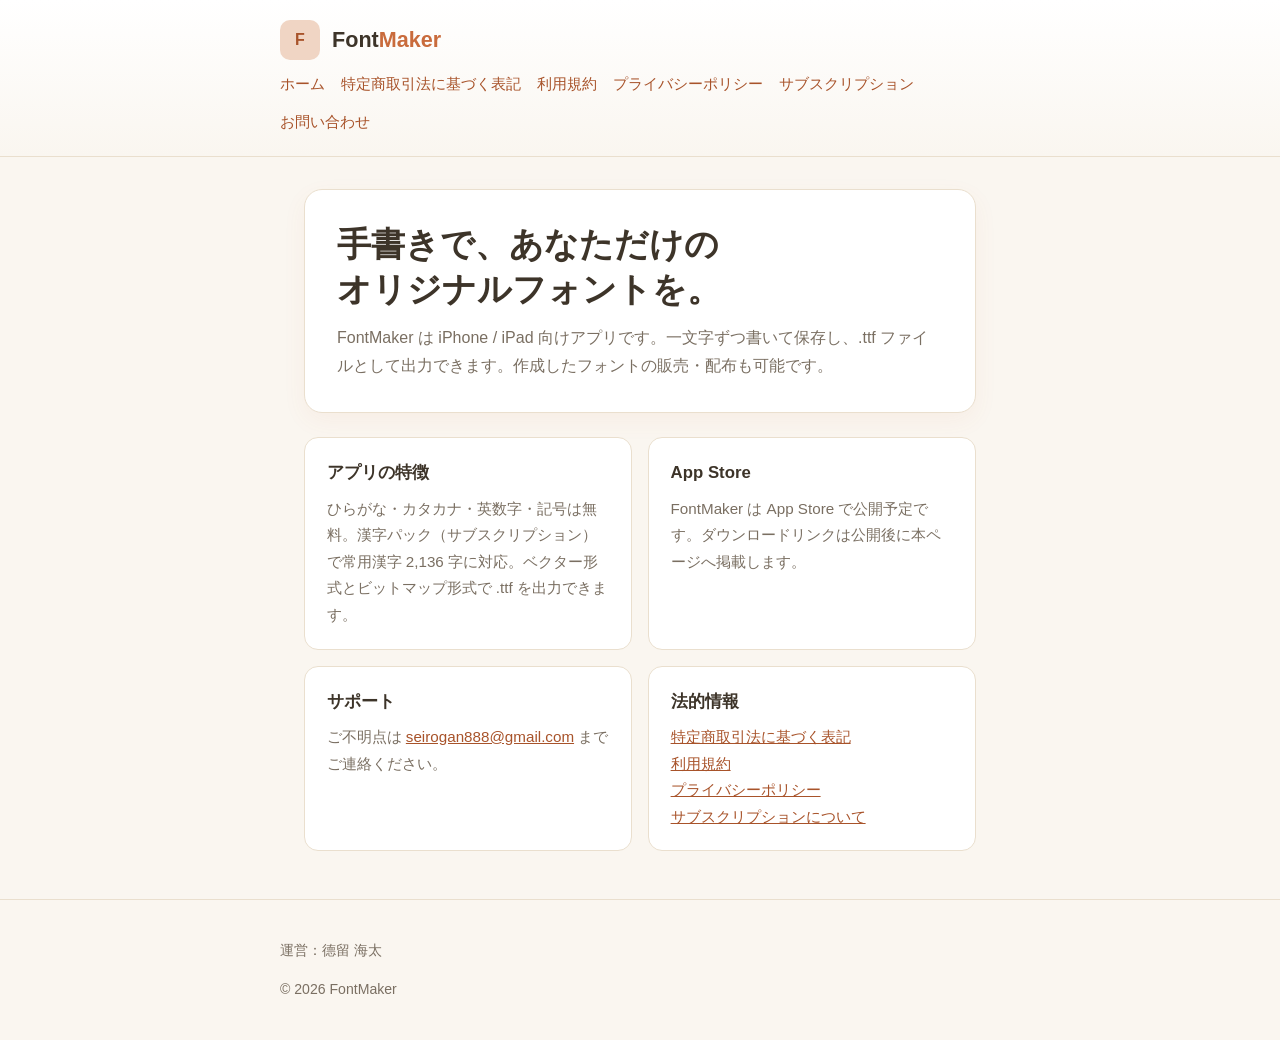
==== docs/index.html @ 50891405 "Expand website legal pages to match in-app documents. Sync terms and privacy with LegalDocuments.swi" ====
<!DOCTYPE html>
<html lang="ja">
<head>
  <meta charset="UTF-8">
  <meta name="viewport" content="width=device-width, initial-scale=1.0">
  <title>FontMaker — 手書きでオリジナルフォントを作る</title>
  <meta name="description" content="FontMaker は、手書きした文字からあなただけの .ttf フォントを作成できる iOS アプリです。">
  <link rel="stylesheet" href="css/style.css">
</head>
<body>
  <header>
    <div class="inner">
      <a class="brand" href="index.html">
        <div class="brand-mark">F</div>
        <div class="brand-title">Font<span>Maker</span></div>
      </a>
      <nav>
        <a href="index.html">ホーム</a>
        <a href="legal/tokushoho.html">特定商取引法に基づく表記</a>
        <a href="legal/terms.html">利用規約</a>
        <a href="legal/privacy.html">プライバシーポリシー</a>
        <a href="legal/subscription.html">サブスクリプション</a>
        <a href="mailto:seirogan888@gmail.com">お問い合わせ</a>
      </nav>
    </div>
  </header>

  <main>
    <section class="hero">
      <h1>手書きで、あなただけの<br>オリジナルフォントを。</h1>
      <p>FontMaker は iPhone / iPad 向けアプリです。一文字ずつ書いて保存し、.ttf ファイルとして出力できます。作成したフォントの販売・配布も可能です。</p>
    </section>

    <section class="card-grid">
      <article class="card">
        <h2>アプリの特徴</h2>
        <p>ひらがな・カタカナ・英数字・記号は無料。漢字パック（サブスクリプション）で常用漢字 2,136 字に対応。ベクター形式とビットマップ形式で .ttf を出力できます。</p>
      </article>
      <article class="card">
        <h2>App Store</h2>
        <p>FontMaker は App Store で公開予定です。ダウンロードリンクは公開後に本ページへ掲載します。</p>
      </article>
      <article class="card">
        <h2>サポート</h2>
        <p>ご不明点は <a href="mailto:seirogan888@gmail.com">seirogan888@gmail.com</a> までご連絡ください。</p>
      </article>
      <article class="card">
        <h2>法的情報</h2>
        <p>
          <a href="legal/tokushoho.html">特定商取引法に基づく表記</a><br>
          <a href="legal/terms.html">利用規約</a><br>
          <a href="legal/privacy.html">プライバシーポリシー</a><br>
          <a href="legal/subscription.html">サブスクリプションについて</a>
        </p>
      </article>
    </section>
  </main>

  <footer>
    <div class="inner">
      <p>運営：德留 海太</p>
      <p>© 2026 FontMaker</p>
    </div>
  </footer>
</body>
</html>
---- docs/css/style.css ----
:root {
  --bg: #faf6f0;
  --card: #ffffff;
  --text: #3d3429;
  --muted: #7a6f62;
  --accent: #c96b3c;
  --accent-deep: #a8532a;
  --accent-soft: #f0d5c4;
  --border: #eadfce;
  --max: 720px;
}

* {
  box-sizing: border-box;
}

body {
  margin: 0;
  font-family: "Hiragino Sans", "Hiragino Kaku Gothic ProN", "Noto Sans JP", sans-serif;
  background: var(--bg);
  color: var(--text);
  line-height: 1.75;
}

a {
  color: var(--accent-deep);
}

header {
  background: linear-gradient(180deg, #fff 0%, var(--bg) 100%);
  border-bottom: 1px solid var(--border);
  padding: 1.25rem 1.5rem;
}

header .inner,
main,
footer .inner {
  max-width: var(--max);
  margin: 0 auto;
}

.brand {
  display: flex;
  align-items: center;
  gap: 0.75rem;
  text-decoration: none;
  color: inherit;
}

.brand-mark {
  width: 40px;
  height: 40px;
  border-radius: 10px;
  background: var(--accent-soft);
  display: grid;
  place-items: center;
  font-weight: 700;
  color: var(--accent-deep);
}

.brand-title {
  font-size: 1.35rem;
  font-weight: 700;
}

.brand-title span {
  color: var(--accent);
}

nav {
  margin-top: 0.75rem;
  display: flex;
  flex-wrap: wrap;
  gap: 0.75rem 1rem;
  font-size: 0.92rem;
}

nav a {
  text-decoration: none;
}

main {
  padding: 2rem 1.5rem 3rem;
}

.hero {
  background: var(--card);
  border: 1px solid var(--border);
  border-radius: 18px;
  padding: 2rem;
  box-shadow: 0 8px 24px rgba(201, 107, 60, 0.06);
}

.hero h1 {
  margin: 0 0 0.75rem;
  font-size: clamp(1.6rem, 4vw, 2.1rem);
  line-height: 1.35;
}

.hero p {
  margin: 0;
  color: var(--muted);
}

.card-grid {
  display: grid;
  gap: 1rem;
  margin-top: 1.5rem;
}

.card {
  background: var(--card);
  border: 1px solid var(--border);
  border-radius: 14px;
  padding: 1.25rem 1.35rem;
}

.card h2 {
  margin: 0 0 0.5rem;
  font-size: 1.05rem;
}

.card p {
  margin: 0;
  color: var(--muted);
  font-size: 0.95rem;
}

.legal-page h1 {
  margin-top: 0;
  font-size: 1.6rem;
}

.legal-page h2 {
  margin-top: 2rem;
  font-size: 1.05rem;
}

.legal-page p,
.legal-page li {
  color: var(--text);
}

.legal-page ul,
.legal-page ol {
  padding-left: 1.2rem;
}

.meta {
  color: var(--muted);
  font-size: 0.9rem;
}

table.legal-table {
  width: 100%;
  border-collapse: collapse;
  background: var(--card);
  border: 1px solid var(--border);
  border-radius: 12px;
  overflow: hidden;
}

table.legal-table th,
table.legal-table td {
  padding: 0.85rem 1rem;
  border-bottom: 1px solid var(--border);
  vertical-align: top;
  text-align: left;
}

table.legal-table th {
  width: 34%;
  background: #fff8f2;
  font-weight: 600;
}

footer {
  border-top: 1px solid var(--border);
  padding: 1.5rem;
  color: var(--muted);
  font-size: 0.88rem;
}

@media (min-width: 640px) {
  .card-grid {
    grid-template-columns: 1fr 1fr;
  }
}
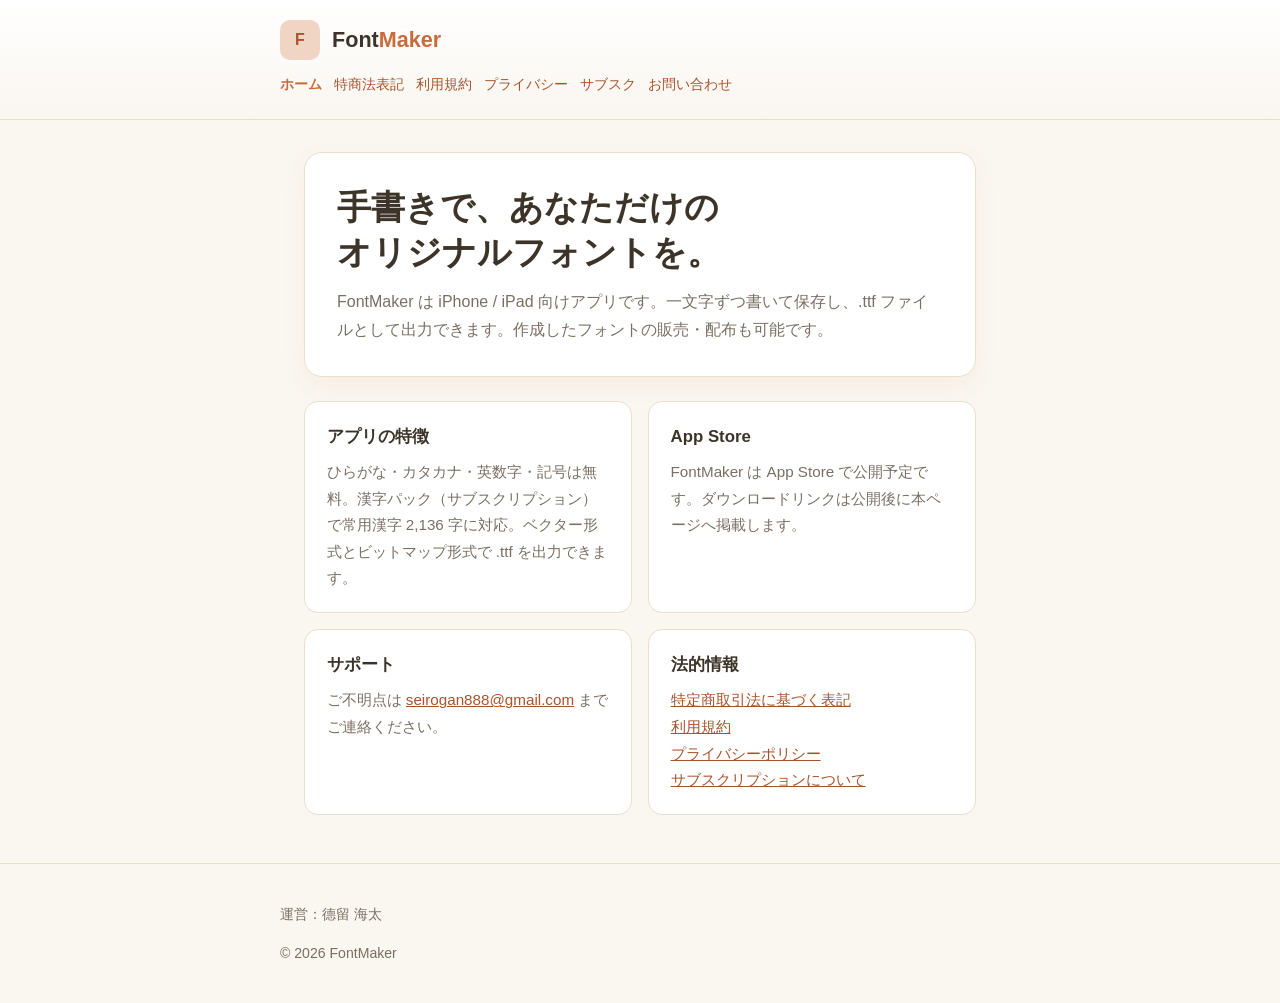
==== commit 6babe92b: "Fix inconsistent site navigation across legal pages. Use shared JS nav on all pages with shorter lab" ====
--- a/docs/index.html
+++ b/docs/index.html
@@ -14,14 +14,7 @@
         <div class="brand-mark">F</div>
         <div class="brand-title">Font<span>Maker</span></div>
       </a>
-      <nav>
-        <a href="index.html">ホーム</a>
-        <a href="legal/tokushoho.html">特定商取引法に基づく表記</a>
-        <a href="legal/terms.html">利用規約</a>
-        <a href="legal/privacy.html">プライバシーポリシー</a>
-        <a href="legal/subscription.html">サブスクリプション</a>
-        <a href="mailto:seirogan888@gmail.com">お問い合わせ</a>
-      </nav>
+      <nav class="site-nav" data-site-nav="root" aria-label="サイト内メニュー"></nav>
     </div>
   </header>
 
@@ -62,5 +55,6 @@
       <p>© 2026 FontMaker</p>
     </div>
   </footer>
+  <script src="js/site.js"></script>
 </body>
 </html>
--- a/docs/css/style.css
+++ b/docs/css/style.css
@@ -67,6 +67,28 @@
   color: var(--accent);
 }
 
+nav.site-nav {
+  margin-top: 0.75rem;
+  display: flex;
+  flex-wrap: wrap;
+  gap: 0.5rem 0.75rem;
+  font-size: 0.88rem;
+  overflow-x: auto;
+  -webkit-overflow-scrolling: touch;
+  padding-bottom: 0.15rem;
+}
+
+nav.site-nav a {
+  text-decoration: none;
+  white-space: nowrap;
+  flex-shrink: 0;
+}
+
+nav.site-nav a.is-active {
+  color: var(--accent);
+  font-weight: 600;
+}
+
 nav {
   margin-top: 0.75rem;
   display: flex;
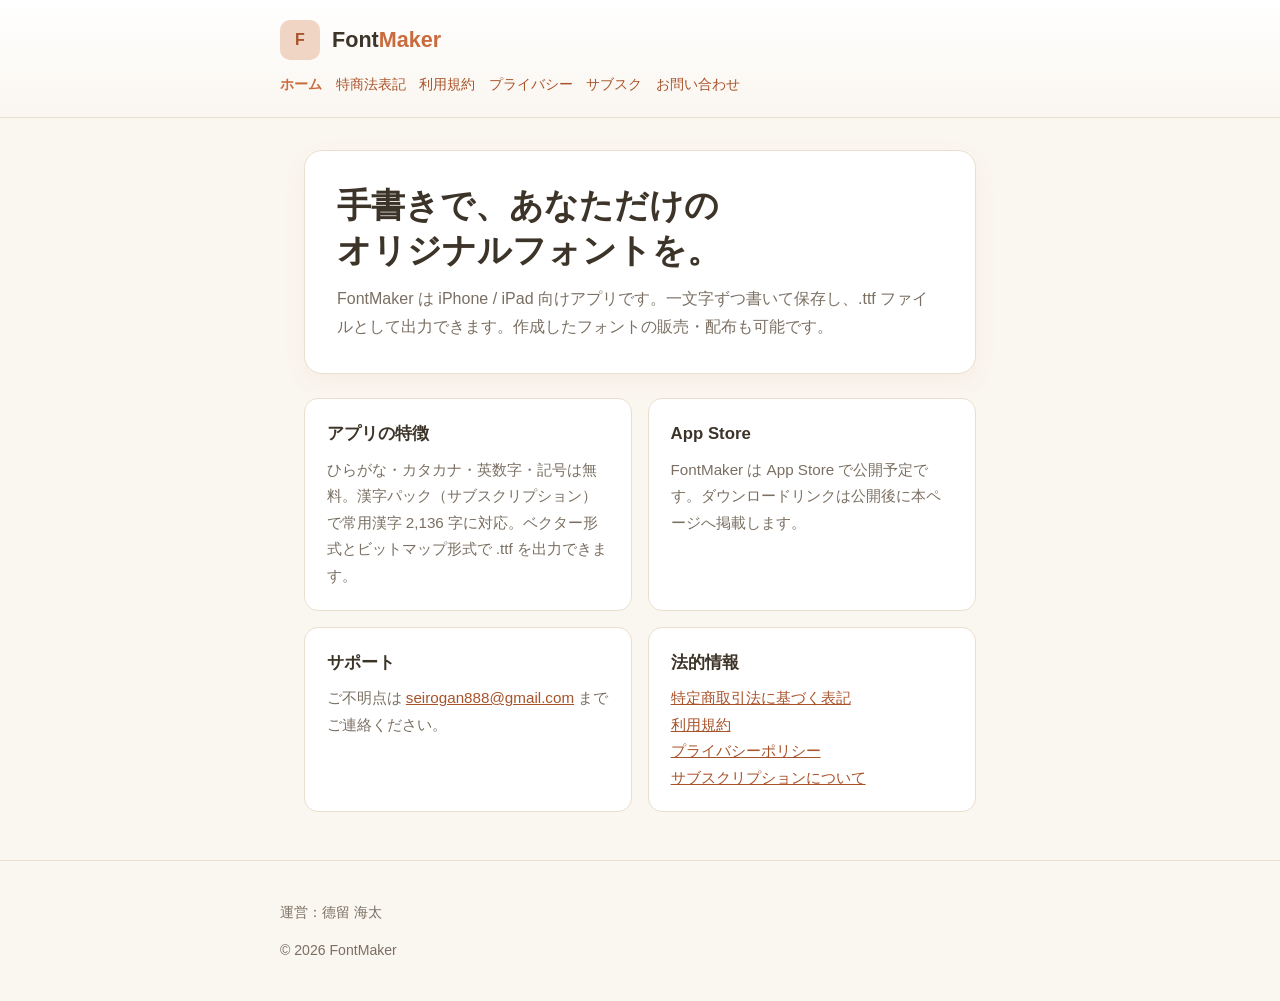
==== commit b057a2cc: "Replace JS navigation with static HTML on all pages. Empty nav relied on JavaScript that could fail " ====
--- a/docs/index.html
+++ b/docs/index.html
@@ -10,11 +10,18 @@
 <body>
   <header>
     <div class="inner">
-      <a class="brand" href="index.html">
+      <a class="brand" href="/HandWriteFont/">
         <div class="brand-mark">F</div>
         <div class="brand-title">Font<span>Maker</span></div>
       </a>
-      <nav class="site-nav" data-site-nav="root" aria-label="サイト内メニュー"></nav>
+      <nav class="site-nav" aria-label="サイト内メニュー">
+        <a href="/HandWriteFont/" class="is-active" aria-current="page">ホーム</a>
+        <a href="/HandWriteFont/legal/tokushoho.html">特商法表記</a>
+        <a href="/HandWriteFont/legal/terms.html">利用規約</a>
+        <a href="/HandWriteFont/legal/privacy.html">プライバシー</a>
+        <a href="/HandWriteFont/legal/subscription.html">サブスク</a>
+        <a href="mailto:seirogan888@gmail.com">お問い合わせ</a>
+      </nav>
     </div>
   </header>
 
@@ -40,10 +47,10 @@
       <article class="card">
         <h2>法的情報</h2>
         <p>
-          <a href="legal/tokushoho.html">特定商取引法に基づく表記</a><br>
-          <a href="legal/terms.html">利用規約</a><br>
-          <a href="legal/privacy.html">プライバシーポリシー</a><br>
-          <a href="legal/subscription.html">サブスクリプションについて</a>
+          <a href="/HandWriteFont/legal/tokushoho.html">特定商取引法に基づく表記</a><br>
+          <a href="/HandWriteFont/legal/terms.html">利用規約</a><br>
+          <a href="/HandWriteFont/legal/privacy.html">プライバシーポリシー</a><br>
+          <a href="/HandWriteFont/legal/subscription.html">サブスクリプションについて</a>
         </p>
       </article>
     </section>
@@ -55,6 +62,5 @@
       <p>© 2026 FontMaker</p>
     </div>
   </footer>
-  <script src="js/site.js"></script>
 </body>
 </html>
--- a/docs/css/style.css
+++ b/docs/css/style.css
@@ -69,13 +69,16 @@
 
 nav.site-nav {
   margin-top: 0.75rem;
-  display: flex;
-  flex-wrap: wrap;
-  gap: 0.5rem 0.75rem;
+  display: grid;
+  grid-template-columns: repeat(3, max-content);
+  gap: 0.45rem 0.85rem;
   font-size: 0.88rem;
-  overflow-x: auto;
-  -webkit-overflow-scrolling: touch;
-  padding-bottom: 0.15rem;
+}
+
+@media (min-width: 720px) {
+  nav.site-nav {
+    grid-template-columns: repeat(6, max-content);
+  }
 }
 
 nav.site-nav a {
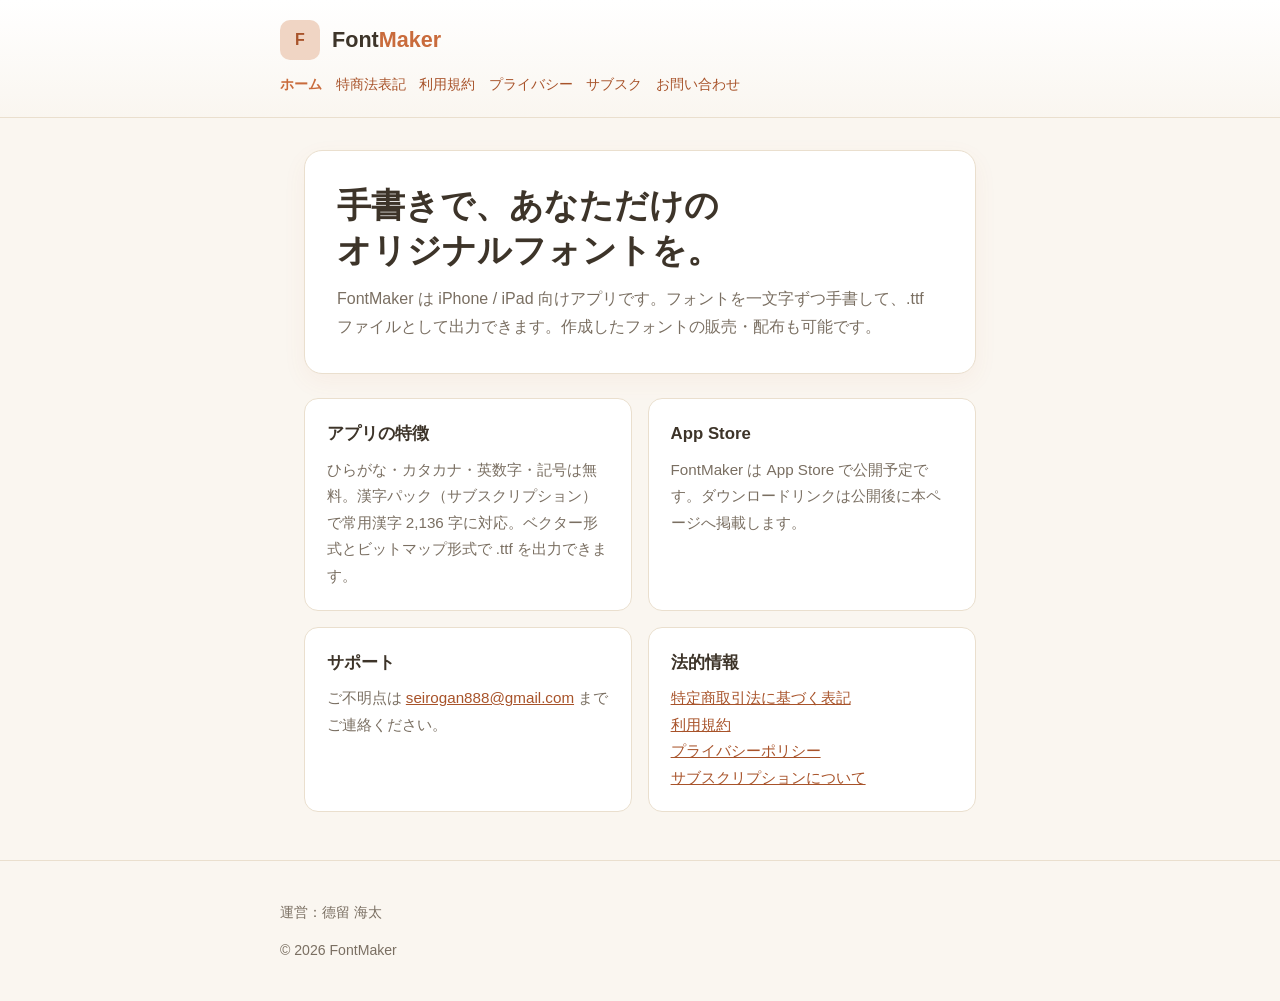
==== commit 9a9cb870: "Simplify legal contact lines and update homepage copy. Remove redundant operator name from privacy/s" ====
--- a/docs/index.html
+++ b/docs/index.html
@@ -28,7 +28,7 @@
   <main>
     <section class="hero">
       <h1>手書きで、あなただけの<br>オリジナルフォントを。</h1>
-      <p>FontMaker は iPhone / iPad 向けアプリです。一文字ずつ書いて保存し、.ttf ファイルとして出力できます。作成したフォントの販売・配布も可能です。</p>
+      <p>FontMaker は iPhone / iPad 向けアプリです。フォントを一文字ずつ手書して、.ttf ファイルとして出力できます。作成したフォントの販売・配布も可能です。</p>
     </section>
 
     <section class="card-grid">
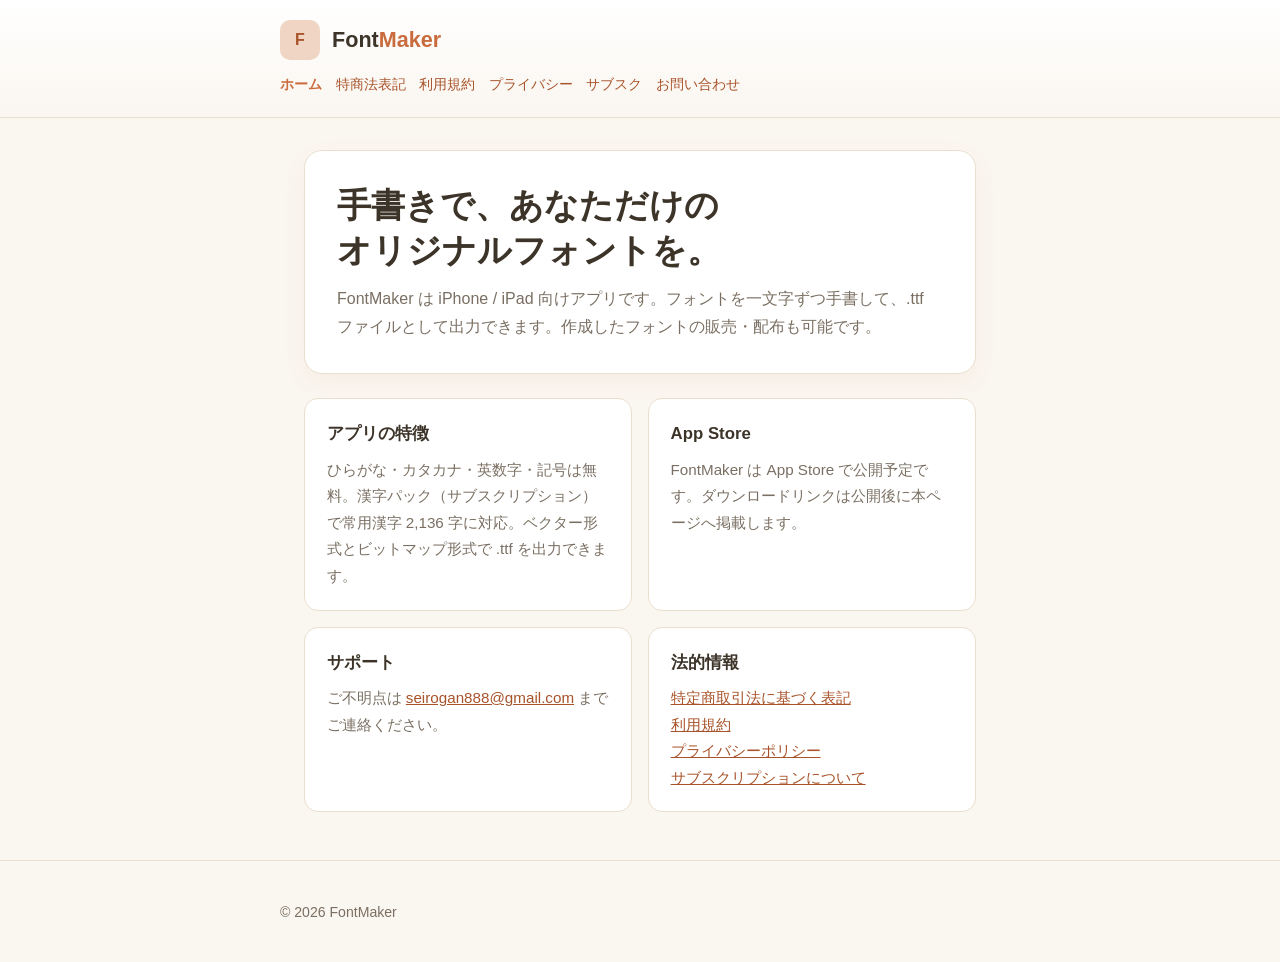
==== commit d814d709: "Remove redundant operator name from terms and home footer. Keep business identity disclosure on toku" ====
--- a/docs/index.html
+++ b/docs/index.html
@@ -58,7 +58,6 @@
 
   <footer>
     <div class="inner">
-      <p>運営：德留 海太</p>
       <p>© 2026 FontMaker</p>
     </div>
   </footer>
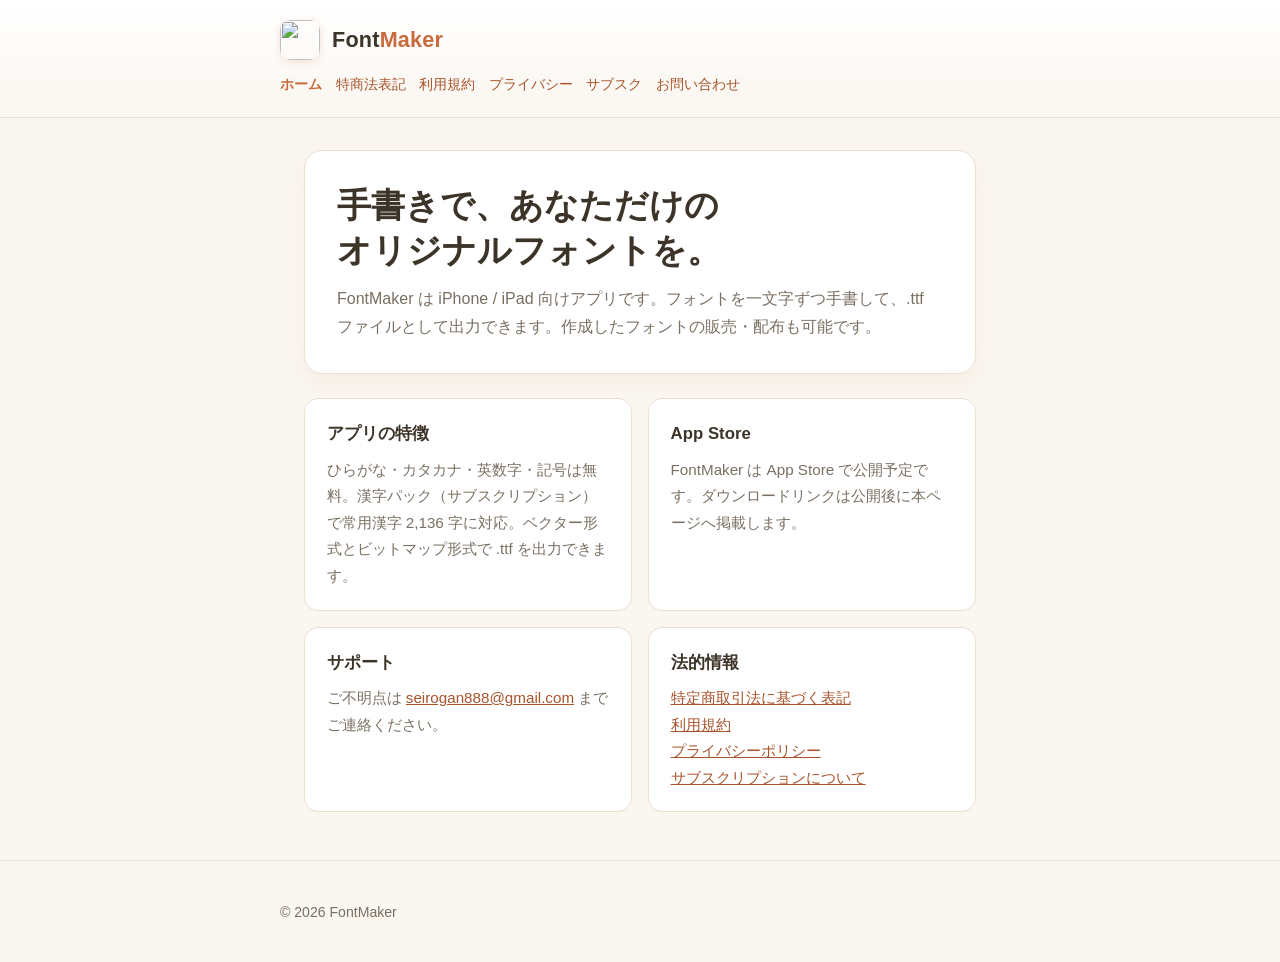
==== commit 2c74a85e: "Use app Logo.png for website header branding. Replace placeholder F mark with the same logo asset us" ====
--- a/docs/index.html
+++ b/docs/index.html
@@ -10,8 +10,8 @@
 <body>
   <header>
     <div class="inner">
-      <a class="brand" href="/HandWriteFont/">
-        <div class="brand-mark">F</div>
+      <a class="brand" href="/HandWriteFont/" aria-label="FontMaker">
+        <img class="brand-logo" src="/HandWriteFont/images/logo.png" alt="" width="40" height="40">
         <div class="brand-title">Font<span>Maker</span></div>
       </a>
       <nav class="site-nav" aria-label="サイト内メニュー">
--- a/docs/css/style.css
+++ b/docs/css/style.css
@@ -47,20 +47,19 @@
   color: inherit;
 }
 
-.brand-mark {
+.brand-logo {
   width: 40px;
   height: 40px;
   border-radius: 10px;
-  background: var(--accent-soft);
-  display: grid;
-  place-items: center;
-  font-weight: 700;
-  color: var(--accent-deep);
+  object-fit: cover;
+  flex-shrink: 0;
+  box-shadow: 0 2px 8px rgba(201, 107, 60, 0.18);
 }
 
 .brand-title {
   font-size: 1.35rem;
   font-weight: 700;
+  letter-spacing: 0.01em;
 }
 
 .brand-title span {
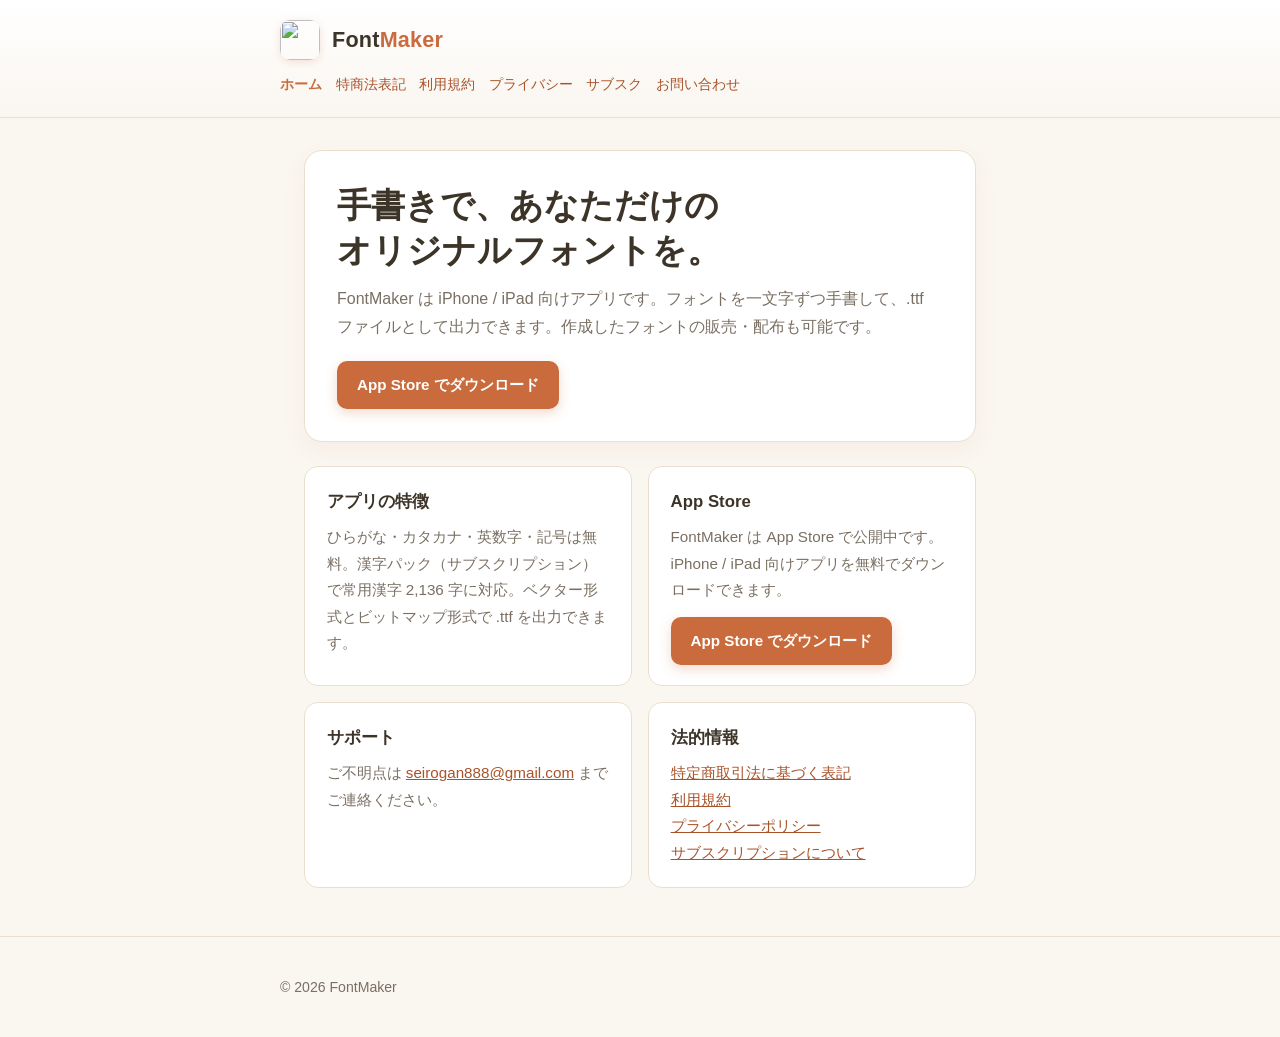
==== commit f7f3dc79: "Add App Store download link to official website. Co-authored-by: Cursor <cursoragent@cursor.com>" ====
--- a/docs/index.html
+++ b/docs/index.html
@@ -29,6 +29,9 @@
     <section class="hero">
       <h1>手書きで、あなただけの<br>オリジナルフォントを。</h1>
       <p>FontMaker は iPhone / iPad 向けアプリです。フォントを一文字ずつ手書して、.ttf ファイルとして出力できます。作成したフォントの販売・配布も可能です。</p>
+      <p class="hero-actions">
+        <a class="btn-app-store" href="https://apps.apple.com/jp/app/fontmaker/id6775777187">App Store でダウンロード</a>
+      </p>
     </section>
 
     <section class="card-grid">
@@ -38,7 +41,10 @@
       </article>
       <article class="card">
         <h2>App Store</h2>
-        <p>FontMaker は App Store で公開予定です。ダウンロードリンクは公開後に本ページへ掲載します。</p>
+        <p>FontMaker は App Store で公開中です。iPhone / iPad 向けアプリを無料でダウンロードできます。</p>
+        <p class="store-actions">
+          <a class="btn-app-store" href="https://apps.apple.com/jp/app/fontmaker/id6775777187">App Store でダウンロード</a>
+        </p>
       </article>
       <article class="card">
         <h2>サポート</h2>
--- a/docs/css/style.css
+++ b/docs/css/style.css
@@ -126,6 +126,31 @@
   color: var(--muted);
 }
 
+.hero-actions {
+  margin-top: 1.25rem !important;
+}
+
+.store-actions {
+  margin-top: 0.85rem !important;
+}
+
+.btn-app-store {
+  display: inline-block;
+  padding: 0.65rem 1.25rem;
+  background: var(--accent);
+  color: #fff !important;
+  text-decoration: none;
+  font-weight: 600;
+  font-size: 0.95rem;
+  border-radius: 10px;
+  box-shadow: 0 4px 12px rgba(201, 107, 60, 0.25);
+  transition: background 0.15s ease;
+}
+
+.btn-app-store:hover {
+  background: var(--accent-deep);
+}
+
 .card-grid {
   display: grid;
   gap: 1rem;
